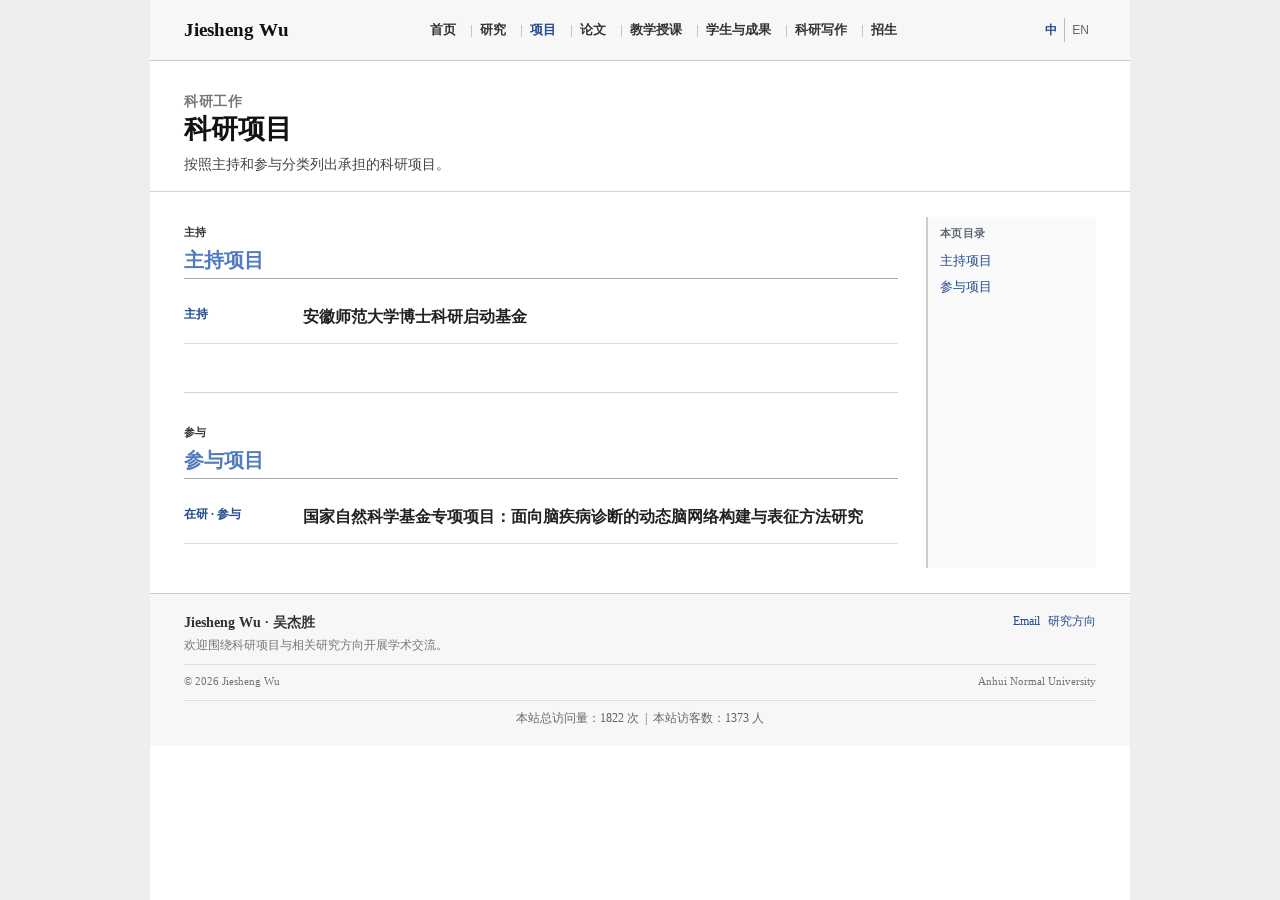
==== projects.html @ ac1aa87e "Add files via upload" ====
<!doctype html>
<html lang="zh-CN">
<head>
  <meta charset="utf-8">
  <meta name="viewport" content="width=device-width, initial-scale=1">
  <meta name="description" content="Research projects of Jiesheng Wu.">
  <meta name="theme-color" content="#0b2f53">
  <link rel="icon" href="./images/logo-ahnu.jpeg">
  <link rel="stylesheet" href="./assets/site.css">
  <title>Research Projects | Jiesheng Wu</title>
</head>
<body class="lang-zh">
  <a class="skip-link" href="#main"><span data-lang="zh">跳至正文</span><span data-lang="en">Skip to content</span></a>
  <header class="site-header">
    <div class="container nav-shell">
      <a class="brand" href="./index.html"><span class="brand-mark">JW</span><span class="brand-text">Jiesheng Wu</span></a>
      <nav class="site-nav" aria-label="Primary navigation">
        <a href="./index.html"><span data-lang="zh">首页</span><span data-lang="en">Home</span></a>
        <a href="./research.html"><span data-lang="zh">研究</span><span data-lang="en">Research</span></a>
        <a href="./projects.html" aria-current="page"><span data-lang="zh">项目</span><span data-lang="en">Projects</span></a>
        <a href="./publications.html"><span data-lang="zh">论文</span><span data-lang="en">Publications</span></a>
        <a href="./teaching.html"><span data-lang="zh">教学授课</span><span data-lang="en">Teaching</span></a>
        <a href="./students.html"><span data-lang="zh">学生与成果</span><span data-lang="en">Students</span></a>
        <a href="./writing.html"><span data-lang="zh">科研写作</span><span data-lang="en">Writing</span></a>
        <a href="./recruitment.html"><span data-lang="zh">招生</span><span data-lang="en">Join Us</span></a>
      </nav>
      <div class="nav-actions"><div class="language-switch" aria-label="Language switcher"><button type="button" data-set-language="zh" aria-pressed="true">中</button><button type="button" data-set-language="en" aria-pressed="false">EN</button></div><button class="menu-toggle" type="button" aria-label="Toggle navigation" aria-expanded="false"><span></span></button></div>
    </div>
  </header>

  <main id="main">
    <section class="page-hero"><div class="container"><p class="eyebrow"><span data-lang="zh">科研工作</span><span data-lang="en">Research activity</span></p><h1><span data-lang="zh">科研项目</span><span data-lang="en">Research projects</span></h1><p data-lang="zh">按照主持和参与分类列出承担的科研项目。</p><p data-lang="en">Research projects are listed by principal-investigator and participant roles.</p></div></section>

    <div class="page-main">
      <div class="container content-grid">
        <div>
          <section class="content-section" id="hosted">
            <p class="eyebrow"><span data-lang="zh">主持</span><span data-lang="en">Principal investigator</span></p>
            <h2><span data-lang="zh">主持项目</span><span data-lang="en">Projects led</span></h2>
            <div class="funding-list">
              <article class="funding-item">
                <span class="funding-role"><span data-lang="zh">主持</span><span data-lang="en">PI</span></span>
                <div><h3><span data-lang="zh">安徽师范大学博士科研启动基金</span><span data-lang="en">Anhui Normal University Doctoral Research Start-up Fund</span></h3></div>
              </article>
            </div>
          </section>

          <section class="content-section" id="participated">
            <p class="eyebrow"><span data-lang="zh">参与</span><span data-lang="en">Participant</span></p>
            <h2><span data-lang="zh">参与项目</span><span data-lang="en">Projects participated in</span></h2>
            <div class="funding-list">
              <article class="funding-item">
                <span class="funding-role"><span data-lang="zh">在研 · 参与</span><span data-lang="en">Ongoing · Participant</span></span>
                <div><h3><span data-lang="zh">国家自然科学基金专项项目：面向脑疾病诊断的动态脑网络构建与表征方法研究</span><span data-lang="en">National Natural Science Foundation of China Special Project: Dynamic Brain Network Construction and Representation for Brain Disease Diagnosis</span></h3></div>
              </article>
            </div>
          </section>
        </div>
        <aside class="side-nav"><span class="mini-label"><span data-lang="zh">本页目录</span><span data-lang="en">On this page</span></span><a href="#hosted"><span data-lang="zh">主持项目</span><span data-lang="en">Projects led</span></a><a href="#participated"><span data-lang="zh">参与项目</span><span data-lang="en">Participation</span></a></aside>
      </div>
    </div>
  </main>

  <footer class="site-footer"><div class="container"><div class="footer-grid"><div><p class="footer-name">Jiesheng Wu · 吴杰胜</p><p class="footer-copy"><span data-lang="zh">欢迎围绕科研项目与相关研究方向开展学术交流。</span><span data-lang="en">Academic discussions around research projects and related topics are welcome.</span></p></div><div class="footer-links"><a href="mailto:jasonwu@ahnu.edu.cn">Email</a><a href="./research.html"><span data-lang="zh">研究方向</span><span data-lang="en">Research</span></a></div></div><div class="footer-bottom"><span>© 2026 Jiesheng Wu</span><span>Anhui Normal University</span></div></div></footer>
  <script src="./assets/site.js"></script>
</body>
</html>
---- assets/site.css ----
@font-face {
  font-family: "Liberation Serif Local";
  src: url("./LiberationSerif-Regular.ttf") format("truetype");
  font-weight: 400;
  font-style: normal;
  font-display: swap;
}

@font-face {
  font-family: "Liberation Serif Local";
  src: url("./LiberationSerif-Bold.ttf") format("truetype");
  font-weight: 700;
  font-style: normal;
  font-display: swap;
}

:root {
  --blue: #224b8d;
  --blue-light: #527bbd;
  --ink: #202020;
  --muted: #5d6772;
  --line: #d5d5d5;
  --page: #ffffff;
  --canvas: #eeeeee;
  --notice: #fffbea;
  --max-width: 980px;
}

* { box-sizing: border-box; }

html {
  background: var(--canvas);
  scroll-behavior: smooth;
}

body {
  max-width: var(--max-width);
  min-height: 100vh;
  margin: 0 auto;
  color: var(--ink);
  background: var(--page);
  font-family: "Liberation Serif Local", Georgia, "Songti SC", "SimSun", serif;
  font-size: 15px;
  line-height: 1.55;
  -webkit-text-size-adjust: none;
}

body.lang-zh [data-lang="en"],
body.lang-en [data-lang="zh"] {
  display: none !important;
}

a {
  color: var(--blue);
  text-decoration: none;
}

a:hover {
  color: var(--blue-light);
  text-decoration: underline;
}

img { max-width: 100%; }

.container {
  width: 100%;
  margin: 0 auto;
  padding-right: 34px;
  padding-left: 34px;
}

.skip-link {
  position: absolute;
  left: -9999px;
}

.skip-link:focus {
  top: 8px;
  left: 8px;
  z-index: 999;
  padding: 6px 10px;
  color: white;
  background: var(--blue);
}

.site-header {
  background: #f7f7f7;
  border-bottom: 1px solid #cccccc;
}

.nav-shell {
  min-height: 60px;
  display: flex;
  align-items: center;
  gap: 16px;
}

.brand {
  flex: 0 0 auto;
  color: #111111;
  font-size: 19px;
  font-weight: 700;
}

.brand:hover {
  color: var(--blue);
  text-decoration: none;
}

.brand-mark { display: none; }

.site-nav {
  flex: 1;
  display: flex;
  justify-content: center;
  align-items: center;
  gap: 0;
}

.site-nav a {
  padding: 4px 7px;
  color: #333333;
  font-size: 13px;
  font-weight: 700;
  white-space: nowrap;
}

.site-nav a + a::before {
  margin-right: 7px;
  color: #aaaaaa;
  content: "|";
  font-weight: 400;
}

.site-nav a:hover,
.site-nav a[aria-current="page"] {
  color: var(--blue);
  text-decoration: none;
}

.nav-actions {
  flex: 0 0 auto;
  display: flex;
  align-items: center;
}

.language-switch {
  display: inline-flex;
  align-items: center;
  gap: 0;
  font-family: Arial, "Microsoft YaHei", sans-serif;
}

.language-switch::after {
  position: absolute;
  content: "";
}

.language-switch button {
  padding: 3px 7px;
  color: #666666;
  background: none;
  border: 0;
  cursor: pointer;
  font: inherit;
  font-size: 12px;
}

.language-switch button + button {
  border-left: 1px solid #bbbbbb;
}

.language-switch button.is-active {
  color: var(--blue);
  font-weight: 700;
}

.menu-toggle { display: none; }

main { display: block; }

.hero {
  padding: 32px 0 24px;
  border-bottom: 1px solid var(--line);
}

.hero::before { display: none; }

.hero-grid {
  display: grid;
  grid-template-columns: minmax(0, 1fr) 190px;
  align-items: start;
  gap: 32px;
}

.eyebrow,
.mini-label {
  display: block;
  margin: 0 0 6px;
  color: var(--muted);
  font-family: Arial, "Microsoft YaHei", sans-serif;
  font-size: 11px;
  font-weight: 700;
  letter-spacing: 0.04em;
  text-transform: uppercase;
}

.hero h1,
.page-hero h1 {
  margin: 0 0 9px;
  color: #111111;
  font-size: 31px;
  line-height: 1.2;
}

.hero h1 .cn-name {
  display: inline;
  margin-left: 8px;
  color: #333333;
  font-size: 0.75em;
  font-weight: 400;
  letter-spacing: 0;
}

.hero-role {
  margin: 0;
  font-size: 16px;
  font-weight: 700;
}

.hero-affiliation {
  margin: 2px 0 15px;
}

.hero-summary,
.hero-summary p {
  margin: 0 0 12px;
  color: #333333;
}

.hero-actions,
.social-links,
.link-row,
.paper-links,
.footer-links,
.filter-row {
  display: flex;
  flex-wrap: wrap;
  gap: 8px;
}

.hero-actions { margin-top: 12px; }

.button {
  display: inline-block;
  padding: 3px 8px;
  color: var(--blue);
  background: #f7f7f7;
  border: 1px solid #cccccc;
  border-radius: 0;
  font-size: 13px;
  font-weight: 400;
}

.button:hover {
  color: #ffffff;
  background: var(--blue);
  text-decoration: none;
}

.button-primary,
.button-ghost {
  color: var(--blue);
  background: #f7f7f7;
  box-shadow: none;
}

.portrait-wrap {
  position: relative;
  width: 180px;
  justify-self: end;
}

.portrait-wrap::before,
.portrait-note { display: none; }

.portrait {
  width: 180px;
  height: 235px;
  display: block;
  object-fit: cover;
  object-position: 50% 20%;
  border: 1px solid #bbbbbb;
  border-radius: 0;
  box-shadow: none;
}

.section,
.section-compact,
.page-main {
  padding: 25px 0;
}

.section + .section,
.content-section + .content-section {
  border-top: 1px solid var(--line);
}

.section-white,
.section-dark {
  color: var(--ink);
  background: white;
}

.section-heading {
  display: flex;
  align-items: baseline;
  justify-content: space-between;
  gap: 18px;
  margin-bottom: 12px;
}

.section-heading h2,
.content-section h2,
.section-dark .section-heading h2 {
  margin: 0;
  padding-bottom: 5px;
  color: var(--blue-light);
  border-bottom: 1px solid #aaaaaa;
  font-size: 20px;
  line-height: 1.25;
}

.section-heading > div {
  flex: 1;
}

.section-lead {
  margin: 7px 0 0;
  color: #444444;
}

.text-link {
  font-size: 13px;
  white-space: nowrap;
}

.text-link::after { content: " →"; }

.card-grid {
  display: block;
}

.card {
  padding: 10px 0;
  background: white;
  border: 0;
  border-bottom: 1px dotted #cccccc;
  border-radius: 0;
  box-shadow: none;
}

.card:last-child { border-bottom: 0; }

.card-number {
  display: inline-block;
  width: 28px;
  color: #888888;
  font-size: 12px;
}

.card h3 {
  display: inline;
  margin: 0;
  color: var(--blue);
  font-size: 16px;
}

.card p {
  margin: 3px 0 0 32px;
  color: #444444;
}

.news-layout {
  display: grid;
  grid-template-columns: minmax(0, 1fr) 245px;
  gap: 25px;
}

.timeline,
.topic-list,
.check-list,
.student-list,
.achievement-list {
  margin: 0;
  padding-left: 20px;
}

.timeline li {
  display: grid;
  grid-template-columns: 65px minmax(0, 1fr);
  gap: 8px;
  padding: 4px 0;
}

.timeline time {
  color: #666666;
  font-size: 13px;
  font-weight: 700;
}

.timeline p { margin: 0; }

.opening-card,
.recruit-hero-card {
  padding: 13px 15px;
  color: var(--ink);
  background: var(--notice);
  border: 1px solid #ddd5a7;
  border-left: 4px solid #c0a74b;
  border-radius: 0;
  box-shadow: none;
}

.opening-card h3,
.recruit-hero-card h2 {
  margin: 3px 0;
  color: #333333;
  font-size: 16px;
}

.opening-card p,
.recruit-hero-card p {
  margin: 6px 0 10px;
  color: #444444;
  font-size: 14px;
}

.opening-card .mini-label { color: #777056; }

.paper-list,
.publication-list {
  display: block;
}

.paper-card,
.section-white .paper-card,
.publication-list .paper-card {
  display: grid;
  grid-template-columns: 55px minmax(0, 1fr);
  gap: 10px;
  padding: 12px 0;
  background: white;
  border: 0;
  border-bottom: 1px solid #dddddd;
  border-radius: 0;
}

.publication-list .paper-card {
  grid-template-columns: 55px minmax(0, 1fr) 210px;
  align-items: start;
  gap: 14px;
}

.publication-list .paper-card > div:nth-child(2) { min-width: 0; }

.paper-visual {
  display: block;
  width: 210px;
  height: 132px;
  align-self: center;
  overflow: hidden;
  color: var(--blue);
  background: #f5f7f9;
  border: 1px solid #d5dbe1;
  text-decoration: none;
}

.paper-visual img {
  display: block;
  width: 100%;
  height: 100%;
  object-fit: cover;
  object-position: top center;
  transition: opacity 0.18s ease;
}

.paper-visual:hover img { opacity: 0.88; }

.paper-visual--placeholder {
  display: flex;
  flex-direction: column;
  align-items: center;
  justify-content: center;
  gap: 4px;
  text-align: center;
}

.paper-visual--placeholder strong { font-size: 16px; }
.paper-visual--placeholder small { color: #777777; font-size: 11px; }

.paper-year,
.section-white .paper-year,
.publication-list .paper-year {
  color: #777777;
  font-size: 14px;
  font-weight: 700;
}

.paper-title,
.section-white .paper-title,
.publication-list .paper-title {
  margin: 0;
  color: #111111;
  font-size: 15px;
  line-height: 1.35;
}

.paper-authors,
.paper-venue,
.section-white .paper-authors,
.section-white .paper-venue,
.publication-list .paper-authors,
.publication-list .paper-venue {
  margin: 2px 0 0;
  color: #444444;
  font-size: 13px;
}

.paper-venue { font-style: italic; }

.paper-rank {
  display: inline-block;
  margin: 4px 0 0;
  color: #c62828;
  font-size: 12px;
  font-weight: 700;
  line-height: 1.35;
}

.paper-links {
  display: flex;
  flex-wrap: wrap;
  gap: 3px 9px;
  margin-top: 5px;
}

.paper-links a,
.paper-links span,
.section-white .paper-links a,
.publication-list .paper-links a,
.section-white .paper-links span,
.publication-list .paper-links span {
  padding: 0;
  color: var(--blue);
  background: none;
  border: 0;
  font-size: 12px;
  font-weight: 700;
}

.paper-links a::before,
.paper-links span::before { content: "["; }
.paper-links a::after,
.paper-links span::after { content: "]"; }

.page-hero {
  padding: 25px 0 15px;
  color: var(--ink);
  background: white;
  border-bottom: 1px solid var(--line);
}

.page-hero .eyebrow { color: #777777; }

.page-hero h1 {
  color: #111111;
  font-size: 27px;
}

.page-hero p {
  max-width: none;
  margin: 5px 0 0;
  color: #444444;
  font-size: 14px;
}

.content-grid {
  display: grid;
  grid-template-columns: minmax(0, 1fr) 170px;
  gap: 28px;
}

.content-section {
  padding: 0 0 24px;
}

.content-section + .content-section {
  margin-top: 24px;
  padding-top: 24px;
}

.content-section h2 { font-size: 20px; }

.content-section h3,
.track-card h3,
.student-card h3 {
  margin: 16px 0 5px;
  color: var(--blue);
  font-size: 16px;
}

.content-section p { margin: 7px 0; color: #333333; }

.side-nav {
  position: sticky;
  top: 18px;
  padding: 8px 0 8px 12px;
  background: #fafafa;
  border: 0;
  border-left: 2px solid #cccccc;
  border-radius: 0;
}

.side-nav a {
  display: block;
  padding: 3px 0;
  color: var(--blue);
  font-size: 13px;
}

.topic-list,
.check-list {
  display: block;
  margin-top: 8px;
}

.topic-list li,
.check-list li {
  padding: 2px 0;
  color: #333333;
  background: none;
  border: 0;
  font-size: 14px;
}

.topic-list li::before,
.check-list li::before { display: none; }

.stats-strip {
  display: flex;
  gap: 0;
  margin-bottom: 18px;
  background: #f7f7f7;
  border: 1px solid #dddddd;
  border-radius: 0;
}

.stat {
  flex: 1;
  padding: 8px 12px;
  background: #f7f7f7;
  border-right: 1px solid #dddddd;
}

.stat:last-child { border-right: 0; }

.stat strong {
  display: block;
  color: #333333;
  font-size: 15px;
}

.stat span {
  display: block;
  color: #666666;
  font-size: 11px;
}

.filter-row { margin-bottom: 10px; }

.publication-note {
  margin: 0 0 12px;
  padding: 8px 10px;
  color: #555555;
  background: #fafafa;
  border-left: 3px solid #bbbbbb;
  font-size: 12px;
}

.filter-row button {
  padding: 2px 7px;
  color: var(--blue);
  background: white;
  border: 1px solid #bbbbbb;
  border-radius: 0;
  cursor: pointer;
  font: inherit;
  font-size: 12px;
}

.filter-row button.is-active,
.filter-row button:hover {
  color: white;
  background: var(--blue);
}

.publication-list .paper-card[hidden] { display: none; }

.project-list { display: block; }

.project-item {
  display: grid;
  grid-template-columns: 170px minmax(0, 1fr);
  gap: 16px;
  align-items: start;
  padding: 16px 0;
  border-bottom: 1px solid #dddddd;
}

.project-thumb {
  display: block;
  width: 170px;
  height: 106px;
  overflow: hidden;
  background: #f5f7f9;
  border: 1px solid #d5dbe1;
}

.project-thumb img {
  display: block;
  width: 100%;
  height: 100%;
  object-fit: cover;
  object-position: top center;
}

.project-item h2 {
  margin: 2px 0 4px;
  padding: 0;
  border: 0;
  color: #111111;
  font-size: 17px;
  line-height: 1.35;
}

.project-item p { margin: 4px 0; font-size: 13px; }

.project-meta {
  color: #777777;
  font-size: 12px;
  font-weight: 700;
}

.project-links { margin-top: 6px; }

.project-links a {
  margin-right: 10px;
  color: var(--blue);
  font-size: 12px;
  font-weight: 700;
}

.project-links a::before { content: "["; }
.project-links a::after { content: "]"; }

.funding-list { margin-top: 12px; }

.funding-item {
  display: grid;
  grid-template-columns: 105px minmax(0, 1fr);
  gap: 14px;
  align-items: start;
  padding: 14px 0;
  border-bottom: 1px solid #dddddd;
}

.funding-role {
  color: var(--blue);
  font-size: 12px;
  font-weight: 700;
}

.funding-item h3 {
  margin: 0;
  color: #222222;
  font-size: 16px;
  line-height: 1.5;
}

.course-list {
  display: grid;
  grid-template-columns: repeat(2, minmax(0, 1fr));
  gap: 0 24px;
  margin-top: 12px;
}

.course-list li {
  padding: 9px 0;
  color: #222222;
  border-bottom: 1px solid #dddddd;
  font-size: 15px;
}

.student-groups,
.track-grid,
.process-grid {
  display: block;
}

.student-card,
.track-card,
.process-step {
  padding: 10px 0;
  background: white;
  border: 0;
  border-bottom: 1px solid #dddddd;
  border-radius: 0;
}

.student-card h3,
.track-card h3 { margin-top: 2px; }

.student-list,
.achievement-list { margin-top: 5px; }

.student-list li { padding: 3px 0; }

.student-status { margin-top: 18px; }
.student-status + .student-status { margin-top: 24px; }

.student-status > h3 {
  margin: 0 0 6px;
  color: #333333;
  font-size: 18px;
}

.student-period {
  margin: 2px 0 5px;
  color: #666666;
  font-size: 13px;
}

.publication-priority {
  padding: 8px 12px;
  color: #222222;
  background: #f7f7f7;
  border-left: 3px solid var(--blue);
  font-size: 14px;
}

.group-open {
  color: red;
  font-weight: 700;
}

.year-block + .year-block { margin-top: 22px; }

.year-block > h3 {
  display: block;
  margin: 0 0 6px;
  color: #333333;
  font-size: 18px;
}

.year-block > h3::after { display: none; }

.year-role {
  display: inline-block;
  margin-left: 7px;
  padding: 2px 7px;
  color: #d9534f;
  background: #fff4f2;
  border: 1px solid #f1c5c1;
  border-radius: 3px;
  font-size: 14px;
  font-weight: 700;
}

.achievement-list {
  display: block;
  padding-left: 0;
  list-style: none;
}

.achievement-list li {
  display: grid;
  grid-template-columns: minmax(240px, 0.95fr) minmax(0, 1.15fr);
  gap: 18px;
  align-items: start;
  padding: 11px 0;
  background: white;
  border: 0;
  border-bottom: 1px solid #dddddd;
}

.achievement-list li > strong,
.achievement-list li > span {
  display: block;
  font-size: 14px;
  line-height: 1.5;
}

.achievement-list li > strong { color: #222222; }
.achievement-list li > span { color: #555555; }
.achievement-list li > span::before { display: none; }

.achievement-copy { min-width: 0; }

.achievement-copy > strong,
.achievement-copy > .achievement-detail {
  display: block;
  font-size: 14px;
  line-height: 1.5;
}

.achievement-copy > strong { color: #222222; }

.achievement-copy > .achievement-detail {
  margin-top: 3px;
  color: #555555;
}

.achievement-copy > .achievement-detail::before { display: none; }

.has-certificate,
.achievement-list li.has-certificate {
  display: grid;
  grid-template-columns: minmax(0, 1fr) 210px;
  gap: 16px;
  align-items: center;
  padding: 10px 0 !important;
}

.achievement-media {
  display: grid;
  grid-template-columns: repeat(auto-fit, minmax(90px, 1fr));
  gap: 8px;
  width: 210px;
  min-height: 132px;
  min-width: 0;
}

.achievement-media a {
  display: block;
  width: 100%;
  height: 132px;
  overflow: hidden;
  background: white;
  border: 1px solid #d5dbe1;
}

.achievement-media img {
  display: block;
  width: 100%;
  height: 100%;
  object-fit: contain;
}

.achievement-certificate-placeholder {
  display: flex;
  align-items: center;
  justify-content: center;
  width: 100%;
  height: 132px;
  padding: 10px;
  color: #777777;
  background: #f7f7f7;
  border: 1px dashed #c8cdd2;
  font-size: 12px;
  text-align: center;
}

.student-congrats {
  display: block;
  margin: 3px 0 0;
  color: #d9534f;
  font-weight: 700;
}

.highlight-red,
.highlight-blue,
.highlight-green { font-weight: 700; }

.highlight-red { color: red !important; }
.highlight-blue { color: blue !important; }
.highlight-green { color: green !important; }

.certificate-showcase {
  margin: 18px 0 24px;
  padding: 14px 0;
  border-top: 1px solid #dddddd;
  border-bottom: 1px solid #dddddd;
}

.certificate-heading h3 { margin: 0 0 4px; font-size: 17px; }
.certificate-heading p { margin: 0; color: #555555; font-size: 13px; }

.certificate-year { margin-top: 20px; }

.certificate-year h4 {
  margin: 0 0 10px;
  color: #333333;
  font-size: 18px;
}

.certificate-gallery {
  display: grid;
  grid-template-columns: repeat(3, minmax(0, 1fr));
  gap: 18px 14px;
}

.certificate-card { margin: 0; min-width: 0; }

.certificate-card__image,
.certificate-card__blank {
  display: grid;
  place-items: center;
  width: 100%;
  aspect-ratio: 4 / 3;
  overflow: hidden;
  background: white;
  border: 1px solid #d5dbe1;
}

.certificate-card__image img {
  display: block;
  width: 100%;
  height: 100%;
  object-fit: contain;
}

.certificate-card__blank {
  color: #888888;
  border-style: dashed;
  font-size: 13px;
  font-weight: 700;
}

.certificate-card figcaption { margin-top: 6px; line-height: 1.4; }
.certificate-card figcaption strong,
.certificate-card figcaption span { display: block; }
.certificate-card figcaption strong { color: #333333; font-size: 12px; }
.certificate-card figcaption > span { margin-top: 2px; color: #777777; font-size: 11px; }

.recruit-hero-card {
  display: flex;
  align-items: center;
  justify-content: space-between;
  gap: 20px;
  margin-bottom: 24px;
}

.recruit-hero-card h2 { border-bottom: 0; }

.check-list { margin-left: 0; }

.process-step {
  display: grid;
  grid-template-columns: 30px 110px minmax(0, 1fr);
  align-items: baseline;
  gap: 8px;
}

.process-step b {
  color: #777777;
  background: none;
  font-size: 12px;
}

.process-step strong { margin: 0; color: var(--blue); }
.process-step p { margin: 0; }

.quote-card {
  margin-top: 14px;
  padding: 10px 14px;
  color: #333333;
  background: var(--notice);
  border-left: 4px solid #c0a74b;
  border-radius: 0;
  font-size: 16px;
}

.site-footer {
  padding: 18px 0;
  color: #777777;
  background: #f7f7f7;
  border-top: 1px solid #cccccc;
}

.footer-grid {
  display: flex;
  justify-content: space-between;
  gap: 20px;
  padding: 0;
  border: 0;
}

.footer-name {
  margin: 0;
  color: #333333;
  font-size: 14px;
  font-weight: 700;
}

.footer-copy {
  margin: 2px 0 0;
  color: #777777;
  font-size: 12px;
}

.footer-links { justify-content: flex-end; }
.footer-links a { font-size: 12px; }

.footer-bottom {
  display: flex;
  justify-content: space-between;
  gap: 16px;
  margin-top: 10px;
  padding-top: 8px;
  border-top: 1px solid #dddddd;
  font-size: 11px;
}

.site-counts {
  margin-top: 10px;
  padding-top: 8px;
  color: #666666;
  border-top: 1px solid #dddddd;
  font-size: 12px;
  text-align: center;
}

@media (max-width: 760px) {
  body { width: 100%; font-size: 14px; }
  .container { padding-right: 18px; padding-left: 18px; }
  .nav-shell { flex-wrap: wrap; gap: 10px; padding-top: 10px; padding-bottom: 10px; }
  .brand { flex: 1; font-size: 19px; }
  .menu-toggle {
    width: 30px;
    height: 28px;
    display: inline-block;
    color: var(--blue);
    background: white;
    border: 1px solid #aaaaaa;
    cursor: pointer;
  }
  .menu-toggle span::before { content: "☰"; font-size: 18px; }
  .site-nav {
    order: 3;
    width: 100%;
    display: none;
    justify-content: flex-start;
    flex-wrap: wrap;
    padding-top: 8px;
    border-top: 1px solid #dddddd;
  }
  .site-nav.is-open { display: flex; }
  .site-nav a { padding: 3px 7px 3px 0; }
  .site-nav a + a::before { margin-right: 7px; }
  .hero-grid { grid-template-columns: minmax(0, 1fr) 125px; gap: 18px; }
  .portrait-wrap,
  .portrait { width: 125px; }
  .portrait { height: 165px; }
  .hero h1 { font-size: 25px; }
  .hero h1 .cn-name { display: block; margin: 3px 0 0; }
  .news-layout,
  .content-grid { grid-template-columns: 1fr; }
  .side-nav { display: none; }
  .opening-card { margin-top: 8px; }
  .stats-strip { display: grid; grid-template-columns: repeat(2, 1fr); }
  .stat { border-bottom: 1px solid #dddddd; }
  .paper-card,
  .section-white .paper-card,
  .publication-list .paper-card { grid-template-columns: 45px minmax(0, 1fr); }
  .publication-list .paper-card { gap: 10px; }
  .publication-list .paper-visual {
    grid-column: 2;
    width: min(100%, 300px);
    height: auto;
    aspect-ratio: 8 / 5;
    margin-top: 4px;
  }
  .project-item { grid-template-columns: 145px minmax(0, 1fr); }
  .project-thumb { width: 145px; height: 91px; }
  .certificate-gallery { grid-template-columns: repeat(2, minmax(0, 1fr)); }
  .recruit-hero-card { display: block; }
  .process-step { grid-template-columns: 25px 100px minmax(0, 1fr); }
  .footer-grid { display: block; }
  .footer-links { justify-content: flex-start; margin-top: 8px; }
}

@media (max-width: 640px) {
  .achievement-list li { grid-template-columns: 1fr; gap: 4px; }
  .has-certificate,
  .achievement-list li.has-certificate { grid-template-columns: 1fr; }
  .achievement-media { width: min(100%, 320px); }
  .page-hero h1 { font-size: 24px; }
  .paper-title,
  .project-item h2,
  .funding-item h3 { overflow-wrap: anywhere; }
}

@media (max-width: 480px) {
  .hero-grid { display: block; }
  .portrait-wrap { float: right; margin: 0 0 10px 15px; }
  .hero-grid::after { display: block; clear: both; content: ""; }
  .hero-summary { clear: none; }
  .timeline li { grid-template-columns: 55px minmax(0, 1fr); }
  .process-step { display: block; }
  .process-step b,
  .process-step strong { display: inline; margin-right: 5px; }
  .process-step p { margin-top: 3px; }
  .certificate-gallery { grid-template-columns: 1fr; }
  .project-item { display: block; }
  .project-thumb { width: min(100%, 300px); height: auto; aspect-ratio: 8 / 5; margin-bottom: 10px; }
  .course-list { grid-template-columns: 1fr; }
  .stats-strip { grid-template-columns: 1fr; }
  .footer-bottom { display: block; }
  .footer-bottom span { display: block; margin-top: 3px; }
}

@media print {
  html { background: white; }
  .site-header,
  .language-switch,
  .menu-toggle,
  .side-nav { display: none !important; }
  body { max-width: none; }
}
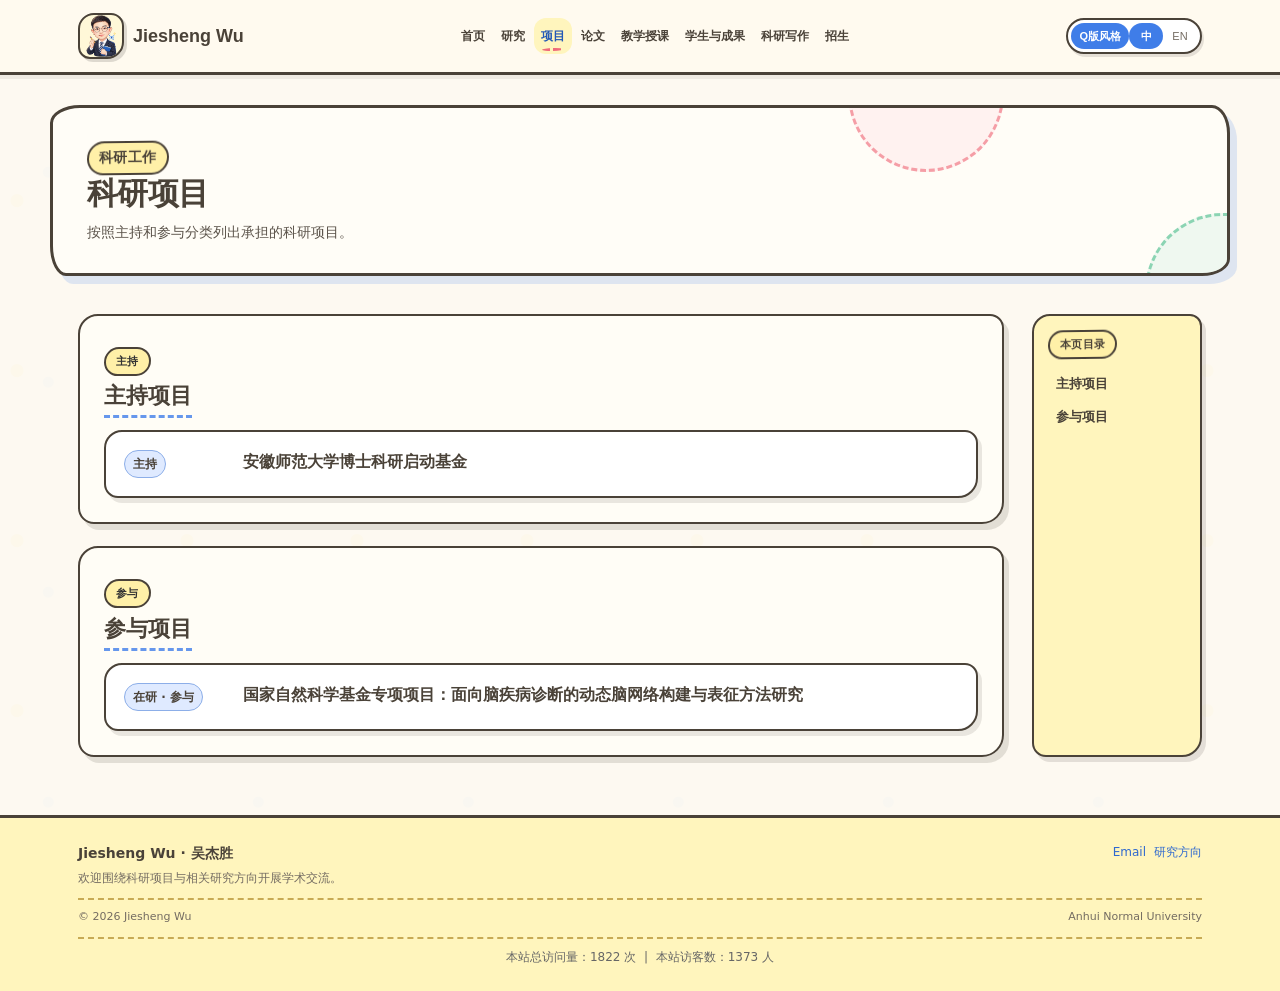
==== commit 70373840: "Add files via upload" ====
--- a/projects.html
+++ b/projects.html
@@ -7,6 +7,7 @@
   <meta name="theme-color" content="#0b2f53">
   <link rel="icon" href="./images/logo-ahnu.jpeg">
   <link rel="stylesheet" href="./assets/site.css">
+  <link rel="stylesheet" href="./assets/q-theme.css">
   <title>Research Projects | Jiesheng Wu</title>
 </head>
 <body class="lang-zh">
--- a/assets/site.css
+++ b/assets/site.css
@@ -854,27 +854,46 @@
   font-weight: 700;
 }
 
-.year-block + .year-block { margin-top: 22px; }
-
+/* 不同年份之间的分隔线 */
+.year-block + .year-block {
+  margin-top: 30px;
+  padding-top: 28px;
+  border-top: 3px solid #9fb3c8;
+}
+
+/* 年份标题 */
 .year-block > h3 {
-  display: block;
-  margin: 0 0 6px;
-  color: #333333;
-  font-size: 18px;
-}
-
-.year-block > h3::after { display: none; }
-
+  display: flex;
+  flex-wrap: wrap;
+  align-items: center;
+  gap: 8px;
+  margin: 0 0 14px;
+  padding: 8px 12px;
+  color: #174a75;
+  background: #eef5fb;
+  border-left: 5px solid #2f6f9f;
+  font-size: 22px;
+  font-weight: 800;
+  line-height: 1.4;
+}
+
+/* 关闭原来的标题装饰线 */
+.year-block > h3::after {
+  display: none;
+}
+
+/* 第一指导老师标签 */
 .year-role {
   display: inline-block;
-  margin-left: 7px;
-  padding: 2px 7px;
-  color: #d9534f;
+  margin-left: 2px;
+  padding: 3px 9px;
+  color: #c0392b;
   background: #fff4f2;
-  border: 1px solid #f1c5c1;
-  border-radius: 3px;
+  border: 1px solid #e5a7a0;
+  border-radius: 4px;
   font-size: 14px;
   font-weight: 700;
+  line-height: 1.4;
 }
 
 .achievement-list {
--- a/assets/q-theme.css
+++ b/assets/q-theme.css
@@ -0,0 +1,847 @@
+.brand-mascot,
+.hero-mascot { display: none; }
+
+.theme-toggle { white-space: nowrap; }
+
+/* Q-style visual refresh inspired by hand-drawn notebook interfaces. */
+@media screen {
+  :root {
+    --blue: #3f7de8;
+    --blue-light: #6697ec;
+    --ink: #4a4238;
+    --muted: #746c62;
+    --line: #c9bda9;
+    --page: #fffdf7;
+    --canvas: #f5ecd9;
+    --notice: #fff5bd;
+    --pink: #ef6b7a;
+    --yellow: #f2c14e;
+    --green: #4fbf8f;
+    --soft-blue: #dfeaff;
+    --soft-pink: #ffe1e5;
+    --soft-green: #dff4e9;
+    --paper-shadow: 5px 6px 0 rgba(74, 66, 56, 0.15);
+    --max-width: 1180px;
+  }
+
+  html {
+    background-color: var(--canvas);
+    background-image:
+      radial-gradient(circle at 10% 18%, rgba(242, 193, 78, 0.24) 0 6px, transparent 7px),
+      radial-gradient(circle at 86% 12%, rgba(239, 107, 122, 0.17) 0 8px, transparent 9px),
+      radial-gradient(circle at 92% 72%, rgba(79, 191, 143, 0.2) 0 7px, transparent 8px),
+      radial-gradient(circle at 23% 82%, rgba(63, 125, 232, 0.12) 0 5px, transparent 6px);
+    background-size: 170px 170px, 230px 230px, 190px 190px, 210px 210px;
+  }
+
+  body {
+    max-width: none;
+    color: var(--ink);
+    background: rgba(255, 253, 247, 0.82);
+    font-family: "PingFang SC", "Microsoft YaHei", "Segoe UI", system-ui, sans-serif;
+    font-size: 15px;
+    line-height: 1.7;
+  }
+
+  a {
+    color: #2f69cf;
+    text-decoration-thickness: 1.5px;
+    text-underline-offset: 3px;
+  }
+
+  a:hover { color: #d64f61; }
+
+  ::selection {
+    color: var(--ink);
+    background: #ffe58f;
+  }
+
+  .container {
+    max-width: var(--max-width);
+    padding-right: 28px;
+    padding-left: 28px;
+  }
+
+  .site-header {
+    position: sticky;
+    top: 0;
+    z-index: 100;
+    background: rgba(255, 250, 239, 0.93);
+    border-bottom: 3px solid var(--ink);
+    box-shadow: 0 4px 0 rgba(74, 66, 56, 0.08);
+    backdrop-filter: blur(12px);
+  }
+
+  .nav-shell {
+    min-height: 72px;
+    gap: 14px;
+  }
+
+  .brand {
+    display: inline-flex;
+    align-items: center;
+    gap: 9px;
+    color: var(--ink);
+    font-family: "Comic Sans MS", "Segoe UI", "Microsoft YaHei", sans-serif;
+    font-size: 18px;
+  }
+
+  .brand-mascot {
+    width: 46px;
+    height: 46px;
+    display: block;
+    flex: 0 0 auto;
+    object-fit: contain;
+    background: #fff8d8;
+    border: 2px solid var(--ink);
+    border-radius: 16px 13px 17px 12px;
+    box-shadow: 3px 3px 0 rgba(74, 66, 56, 0.18);
+    animation: mascot-bob 3.4s ease-in-out infinite;
+  }
+
+  .site-nav { gap: 2px; }
+
+  .site-nav a {
+    position: relative;
+    padding: 8px 7px;
+    color: var(--ink);
+    border-radius: 12px;
+    font-size: 12px;
+    transition: color 0.16s ease, background 0.16s ease, transform 0.16s ease;
+  }
+
+  .site-nav a + a::before { display: none; }
+
+  .site-nav a:hover {
+    color: #285fbf;
+    background: var(--soft-blue);
+    text-decoration: none;
+    transform: translateY(-1px) rotate(-1deg);
+  }
+
+  .site-nav a[aria-current="page"] {
+    color: #2459b6;
+    background: #fff5bd;
+  }
+
+  .site-nav a[aria-current="page"]::after {
+    position: absolute;
+    right: 8px;
+    bottom: 3px;
+    left: 8px;
+    height: 3px;
+    background: repeating-linear-gradient(90deg, var(--pink) 0 8px, transparent 8px 11px);
+    border-radius: 50%;
+    content: "";
+    transform: rotate(-1.5deg);
+  }
+
+  .language-switch {
+    padding: 3px;
+    background: white;
+    border: 2px solid var(--ink);
+    border-radius: 999px;
+    box-shadow: 2px 3px 0 rgba(74, 66, 56, 0.14);
+  }
+
+  .language-switch button {
+    min-width: 34px;
+    padding: 4px 8px;
+    color: var(--muted);
+    border: 0;
+    border-radius: 999px;
+    font-size: 11px;
+  }
+
+  .language-switch button + button { border-left: 0; }
+
+  .language-switch button.is-active {
+    color: white;
+    background: var(--blue);
+  }
+
+  .hero {
+    position: relative;
+    padding: 38px 0 30px;
+    border-bottom: 0;
+  }
+
+  .hero-grid {
+    position: relative;
+    grid-template-columns: minmax(0, 1fr) 220px;
+    gap: 40px;
+    padding: 38px 42px;
+    overflow: hidden;
+    background: rgba(255, 253, 247, 0.95);
+    border: 3px solid var(--ink);
+    border-radius: 36px 18px 34px 20px / 20px 36px 18px 34px;
+    box-shadow: 8px 9px 0 rgba(63, 125, 232, 0.2);
+  }
+
+  .hero-grid::before,
+  .hero-grid::after,
+  .page-hero .container::before,
+  .page-hero .container::after {
+    position: absolute;
+    z-index: 0;
+    width: 150px;
+    height: 150px;
+    border: 3px dashed rgba(242, 193, 78, 0.7);
+    border-radius: 50%;
+    content: "";
+    pointer-events: none;
+  }
+
+  .hero-grid::before {
+    top: -82px;
+    left: 38%;
+    background: rgba(255, 238, 170, 0.27);
+  }
+
+  .hero-grid::after {
+    right: -62px;
+    bottom: -76px;
+    border-color: rgba(79, 191, 143, 0.68);
+    background: rgba(201, 240, 222, 0.32);
+  }
+
+  .hero-grid > * { position: relative; z-index: 1; }
+
+  .eyebrow,
+  .mini-label {
+    width: fit-content;
+    margin-bottom: 10px;
+    padding: 3px 10px;
+    color: var(--ink);
+    background: #fff0a8;
+    border: 2px solid var(--ink);
+    border-radius: 999px 920px 999px 900px;
+    font-family: "PingFang SC", "Microsoft YaHei", sans-serif;
+    font-size: 11px;
+    letter-spacing: 0.03em;
+    text-transform: none;
+    transform: rotate(-0.7deg);
+  }
+
+  .hero h1,
+  .page-hero h1 {
+    color: var(--ink);
+    font-family: "Comic Sans MS", "PingFang SC", "Microsoft YaHei", sans-serif;
+    font-weight: 800;
+    letter-spacing: -0.02em;
+  }
+
+  .hero h1 { font-size: clamp(32px, 4vw, 46px); }
+
+  .hero h1 .cn-name {
+    color: #2f69cf;
+    font-weight: 800;
+  }
+
+  .hero-role { color: #4b443b; font-size: 17px; }
+
+  .hero-summary,
+  .hero-summary p { color: #554e45; }
+
+  .button,
+  .filter-row button {
+    padding: 7px 14px;
+    color: var(--ink);
+    background: white;
+    border: 2px solid var(--ink);
+    border-radius: 999px 940px 999px 930px;
+    box-shadow: 3px 4px 0 rgba(74, 66, 56, 0.17);
+    font-size: 12px;
+    font-weight: 800;
+    transition: transform 0.16s ease, box-shadow 0.16s ease, background 0.16s ease;
+  }
+
+  .button:hover,
+  .filter-row button:hover,
+  .filter-row button.is-active {
+    color: var(--ink);
+    background: #fff0a8;
+    border-color: var(--ink);
+    box-shadow: 1px 2px 0 rgba(74, 66, 56, 0.18);
+    text-decoration: none;
+    transform: translate(2px, 2px);
+  }
+
+  .button-primary {
+    color: white;
+    background: var(--blue);
+  }
+
+  .button-primary:hover { color: var(--ink); background: #a9c6ff; }
+
+  .portrait-wrap { width: 205px; }
+
+  .portrait {
+    width: 205px;
+    height: 270px;
+    border: 3px solid var(--ink);
+    border-radius: 28px 16px 30px 20px / 20px 32px 18px 28px;
+    box-shadow: 7px 8px 0 rgba(239, 107, 122, 0.25);
+    transform: rotate(1.2deg);
+  }
+
+  .hero-mascot {
+    position: absolute;
+    right: -54px;
+    bottom: -30px;
+    z-index: 3;
+    width: 122px;
+    height: auto;
+    display: block;
+    filter: drop-shadow(3px 4px 0 rgba(74, 66, 56, 0.17));
+    pointer-events: none;
+    animation: mascot-bob 3.4s ease-in-out infinite;
+  }
+
+  .section,
+  .section-compact,
+  .page-main { padding: 30px 0; }
+
+  .section + .section,
+  .content-section + .content-section { border-top: 0; }
+
+  .section-white,
+  .section-dark { background: transparent; }
+
+  .section-heading { margin-bottom: 18px; }
+
+  .section-heading h2,
+  .content-section h2,
+  .section-dark .section-heading h2 {
+    width: fit-content;
+    padding-bottom: 5px;
+    color: var(--ink);
+    border-bottom: 3px dashed var(--blue-light);
+    font-size: 22px;
+  }
+
+  .section-lead { color: var(--muted); }
+
+  .text-link {
+    padding: 5px 10px;
+    color: #285fbf;
+    background: var(--soft-blue);
+    border-radius: 999px;
+    font-weight: 700;
+  }
+
+  .card-grid {
+    display: grid;
+    grid-template-columns: repeat(3, minmax(0, 1fr));
+    gap: 18px;
+  }
+
+  .card {
+    padding: 22px;
+    background: white;
+    border: 2px solid var(--ink);
+    border-radius: 20px 13px 22px 15px / 15px 22px 14px 20px;
+    box-shadow: var(--paper-shadow);
+    transition: transform 0.18s ease, box-shadow 0.18s ease;
+  }
+
+  .card:nth-child(odd) { transform: rotate(-0.45deg); }
+  .card:nth-child(even) { transform: rotate(0.45deg); }
+
+  .card:hover {
+    box-shadow: 3px 4px 0 rgba(74, 66, 56, 0.17);
+    transform: translateY(-3px) rotate(0);
+  }
+
+  .card-number {
+    width: auto;
+    margin-right: 5px;
+    padding: 2px 7px;
+    color: var(--ink);
+    background: #fff0a8;
+    border: 1.5px solid var(--ink);
+    border-radius: 50%;
+    font-weight: 800;
+  }
+
+  .card h3 { color: #285fbf; }
+  .card p { margin: 10px 0 0; color: #5f574e; }
+
+  .news-layout { gap: 22px; }
+
+  .timeline {
+    padding: 16px 20px;
+    background: white;
+    border: 2px solid var(--ink);
+    border-radius: 20px 14px 22px 16px;
+    box-shadow: var(--paper-shadow);
+    list-style: none;
+  }
+
+  .timeline li {
+    padding: 10px 2px;
+    border-bottom: 2px dashed #ded3c3;
+  }
+
+  .timeline li:last-child { border-bottom: 0; }
+
+  .timeline time {
+    width: fit-content;
+    height: fit-content;
+    padding: 2px 7px;
+    color: var(--ink);
+    background: var(--soft-blue);
+    border: 1.5px solid var(--ink);
+    border-radius: 999px;
+  }
+
+  .opening-card,
+  .recruit-hero-card {
+    padding: 20px;
+    background: #fff5bd;
+    border: 2px solid var(--ink);
+    border-radius: 24px 14px 22px 16px / 16px 23px 15px 22px;
+    box-shadow: 5px 6px 0 rgba(242, 193, 78, 0.35);
+  }
+
+  .opening-card .mini-label,
+  .recruit-hero-card .mini-label {
+    color: white;
+    background: var(--pink);
+  }
+
+  .paper-list,
+  .publication-list { display: grid; gap: 16px; }
+
+  .paper-card,
+  .section-white .paper-card,
+  .publication-list .paper-card {
+    padding: 18px;
+    background: white;
+    border: 2px solid var(--ink);
+    border-radius: 18px 13px 20px 15px;
+    box-shadow: 4px 5px 0 rgba(74, 66, 56, 0.12);
+    transition: transform 0.18s ease, box-shadow 0.18s ease;
+  }
+
+  .paper-card:hover {
+    box-shadow: 2px 3px 0 rgba(74, 66, 56, 0.15);
+    transform: translateY(-2px);
+  }
+
+  .paper-year,
+  .section-white .paper-year,
+  .publication-list .paper-year {
+    width: fit-content;
+    height: fit-content;
+    padding: 3px 8px;
+    color: var(--ink);
+    background: #fff0a8;
+    border: 1.5px solid var(--ink);
+    border-radius: 999px;
+  }
+
+  .paper-title,
+  .section-white .paper-title,
+  .publication-list .paper-title { color: var(--ink); font-size: 16px; }
+
+  .paper-authors,
+  .paper-venue,
+  .section-white .paper-authors,
+  .section-white .paper-venue,
+  .publication-list .paper-authors,
+  .publication-list .paper-venue { color: #5d554b; }
+
+  .paper-rank {
+    width: fit-content;
+    padding: 2px 8px;
+    color: #b63f50;
+    background: var(--soft-pink);
+    border: 1.5px solid #b63f50;
+    border-radius: 999px;
+  }
+
+  .paper-links a,
+  .paper-links span,
+  .section-white .paper-links a,
+  .publication-list .paper-links a,
+  .section-white .paper-links span,
+  .publication-list .paper-links span {
+    padding: 2px 7px;
+    color: #285fbf;
+    background: var(--soft-blue);
+    border: 1px solid #8caee8;
+    border-radius: 999px;
+  }
+
+  .paper-links a::before,
+  .paper-links span::before,
+  .paper-links a::after,
+  .paper-links span::after { content: none; }
+
+  .paper-visual {
+    border: 2px solid var(--ink);
+    border-radius: 14px 10px 16px 11px;
+    box-shadow: 3px 3px 0 rgba(74, 66, 56, 0.13);
+  }
+
+  .page-hero {
+    position: relative;
+    padding: 30px 0 8px;
+    background: transparent;
+    border-bottom: 0;
+  }
+
+  .page-hero .container {
+    position: relative;
+    padding: 28px 34px;
+    overflow: hidden;
+    background: #fffdf7;
+    border: 3px solid var(--ink);
+    border-radius: 30px 18px 28px 16px / 18px 28px 17px 30px;
+    box-shadow: 7px 8px 0 rgba(63, 125, 232, 0.16);
+  }
+
+  .page-hero .container::before {
+    top: -92px;
+    right: 19%;
+    background: rgba(255, 225, 229, 0.4);
+    border-color: rgba(239, 107, 122, 0.62);
+  }
+
+  .page-hero .container::after {
+    right: -74px;
+    bottom: -96px;
+    background: rgba(223, 244, 233, 0.5);
+    border-color: rgba(79, 191, 143, 0.62);
+  }
+
+  .page-hero .container > * { position: relative; z-index: 1; }
+  .page-hero .eyebrow { color: var(--ink); }
+  .page-hero h1 { font-size: 31px; }
+  .page-hero p { color: #5b534a; }
+
+  .content-section {
+    padding: 24px;
+    background: rgba(255, 253, 247, 0.96);
+    border: 2px solid var(--ink);
+    border-radius: 20px 14px 22px 16px;
+    box-shadow: var(--paper-shadow);
+  }
+
+  .content-section + .content-section {
+    margin-top: 22px;
+    padding-top: 24px;
+    border-top: 2px solid var(--ink);
+  }
+
+  .content-section h3,
+  .track-card h3,
+  .student-card h3 { color: #285fbf; }
+
+  .side-nav {
+    top: 92px;
+    padding: 14px;
+    background: #fff5bd;
+    border: 2px solid var(--ink);
+    border-radius: 18px 12px 20px 14px;
+    box-shadow: 4px 5px 0 rgba(74, 66, 56, 0.14);
+  }
+
+  .side-nav a {
+    padding: 5px 8px;
+    color: var(--ink);
+    border-radius: 9px;
+    font-weight: 700;
+  }
+
+  .side-nav a:hover { background: rgba(255, 255, 255, 0.66); text-decoration: none; }
+
+  .topic-list li,
+  .check-list li {
+    margin: 7px 0;
+    padding: 9px 12px;
+    color: var(--ink);
+    background: var(--soft-green);
+    border: 1.5px dashed #629b7e;
+    border-radius: 12px;
+  }
+
+  .stats-strip {
+    gap: 8px;
+    padding: 8px;
+    background: #fff5bd;
+    border: 2px solid var(--ink);
+    border-radius: 18px;
+    box-shadow: var(--paper-shadow);
+  }
+
+  .stat {
+    padding: 10px 13px;
+    background: white;
+    border: 1.5px solid var(--ink);
+    border-radius: 12px;
+  }
+
+  .stat:last-child { border-right: 1.5px solid var(--ink); }
+  .stat strong { color: var(--ink); }
+
+  .publication-note,
+  .publication-priority,
+  .quote-card {
+    padding: 12px 15px;
+    color: var(--ink);
+    background: #fff5bd;
+    border: 2px dashed #a98924;
+    border-left: 5px solid var(--yellow);
+    border-radius: 12px;
+  }
+
+  .project-list,
+  .funding-list { display: grid; gap: 16px; }
+
+  .project-item,
+  .funding-item {
+    padding: 18px;
+    background: white;
+    border: 2px solid var(--ink);
+    border-radius: 18px 13px 20px 14px;
+    box-shadow: 4px 5px 0 rgba(74, 66, 56, 0.12);
+  }
+
+  .project-thumb {
+    border: 2px solid var(--ink);
+    border-radius: 12px;
+  }
+
+  .project-item h2,
+  .funding-item h3 { color: var(--ink); }
+
+  .funding-role,
+  .project-meta {
+    width: fit-content;
+    padding: 3px 8px;
+    color: var(--ink);
+    background: var(--soft-blue);
+    border: 1px solid #8caee8;
+    border-radius: 999px;
+  }
+
+  .course-list { gap: 12px; }
+
+  .course-list li {
+    padding: 12px 14px;
+    background: white;
+    border: 2px solid var(--ink);
+    border-radius: 14px;
+    box-shadow: 3px 4px 0 rgba(74, 66, 56, 0.11);
+  }
+
+  .student-groups,
+  .track-grid,
+  .process-grid { display: grid; gap: 14px; }
+
+  .student-card,
+  .track-card,
+  .process-step {
+    padding: 17px;
+    background: white;
+    border: 2px solid var(--ink);
+    border-radius: 18px 12px 20px 14px;
+    box-shadow: 4px 5px 0 rgba(74, 66, 56, 0.11);
+  }
+
+  .student-status > h3 {
+    width: fit-content;
+    padding: 5px 12px;
+    color: var(--ink);
+    background: var(--soft-blue);
+    border: 2px solid var(--ink);
+    border-radius: 999px;
+  }
+
+  .year-block {
+    padding-top: 14px;
+    border-top: 4px dashed #ab9d89;
+  }
+
+  .year-block:first-child { padding-top: 0; border-top: 0; }
+
+  .year-block + .year-block {
+    margin-top: 30px;
+    padding-top: 26px;
+  }
+
+  .year-block > h3 {
+    width: fit-content;
+    padding: 6px 13px;
+    color: white;
+    background: var(--blue);
+    border: 2px solid var(--ink);
+    border-radius: 999px 920px 999px 900px;
+    box-shadow: 3px 4px 0 rgba(74, 66, 56, 0.16);
+  }
+
+  .year-role {
+    margin-left: 9px;
+    padding: 4px 10px;
+    color: white;
+    background: var(--pink);
+    border: 2px solid var(--ink);
+    border-radius: 999px;
+    box-shadow: 2px 3px 0 rgba(74, 66, 56, 0.14);
+    font-size: 14px;
+  }
+
+  .achievement-list { display: grid; gap: 14px; }
+
+  .achievement-list li,
+  .has-certificate,
+  .achievement-list li.has-certificate {
+    padding: 15px !important;
+    background: white;
+    border: 2px solid var(--ink);
+    border-radius: 18px 12px 20px 14px;
+    box-shadow: 4px 5px 0 rgba(74, 66, 56, 0.11);
+  }
+
+  .achievement-media a,
+  .achievement-certificate-placeholder {
+    border: 2px solid var(--ink);
+    border-radius: 11px;
+  }
+
+  .achievement-certificate-placeholder {
+    color: var(--muted);
+    background: repeating-linear-gradient(135deg, #fffdf7 0 12px, #f4ecdc 12px 24px);
+    border-style: dashed;
+  }
+
+  .student-congrats {
+    width: fit-content;
+    padding: 2px 8px;
+    color: #c73e52;
+    background: var(--soft-pink);
+    border-radius: 999px;
+  }
+
+  .certificate-showcase {
+    padding: 18px;
+    background: white;
+    border: 2px solid var(--ink);
+    border-radius: 18px;
+  }
+
+  .certificate-card__image,
+  .certificate-card__blank {
+    border: 2px solid var(--ink);
+    border-radius: 14px;
+    box-shadow: 3px 4px 0 rgba(74, 66, 56, 0.1);
+  }
+
+  .process-step b {
+    width: 30px;
+    height: 30px;
+    display: grid;
+    place-items: center;
+    color: white;
+    background: var(--pink);
+    border: 1.5px solid var(--ink);
+    border-radius: 50%;
+  }
+
+  .site-footer {
+    margin-top: 28px;
+    padding: 24px 0;
+    color: var(--muted);
+    background: #fff5bd;
+    border-top: 3px solid var(--ink);
+  }
+
+  .footer-name { color: var(--ink); }
+  .footer-copy { color: var(--muted); }
+
+  .footer-bottom,
+  .site-counts { border-top: 2px dashed #c7aa54; }
+
+  .menu-toggle {
+    color: var(--ink);
+    background: white;
+    border: 2px solid var(--ink);
+    border-radius: 10px;
+    box-shadow: 2px 3px 0 rgba(74, 66, 56, 0.15);
+  }
+
+  @keyframes mascot-bob {
+    0%, 100% { transform: translateY(0) rotate(-1deg); }
+    50% { transform: translateY(-4px) rotate(1deg); }
+  }
+}
+
+@media screen and (max-width: 980px) {
+  .site-nav a { padding-right: 5px; padding-left: 5px; font-size: 11px; }
+  .brand-text { display: none; }
+}
+
+@media screen and (max-width: 760px) {
+  .container { padding-right: 18px; padding-left: 18px; }
+
+  .nav-shell { padding-top: 8px; padding-bottom: 8px; }
+  .brand-text { display: inline; }
+
+  .site-nav {
+    padding: 12px;
+    background: white;
+    border: 2px solid var(--ink);
+    border-radius: 14px;
+    box-shadow: 4px 5px 0 rgba(74, 66, 56, 0.13);
+  }
+
+  .site-nav a { padding: 7px 9px; font-size: 12px; }
+
+  .hero-grid {
+    grid-template-columns: minmax(0, 1fr) 150px;
+    gap: 24px;
+    padding: 28px 24px;
+  }
+
+  .portrait-wrap,
+  .portrait { width: 145px; }
+  .portrait { height: 194px; }
+  .hero-mascot { right: -24px; bottom: -22px; width: 88px; }
+  .card-grid { grid-template-columns: 1fr; }
+
+  .content-section,
+  .page-hero .container { padding: 22px; }
+
+  .stats-strip { gap: 6px; }
+  .stat { border: 1.5px solid var(--ink); }
+}
+
+@media screen and (max-width: 480px) {
+  .hero-grid { padding: 24px 20px; }
+
+  .portrait-wrap {
+    margin: 5px 0 18px 18px;
+  }
+
+  .hero h1 { font-size: 31px; }
+  .hero-mascot { right: -18px; bottom: -20px; width: 78px; }
+
+  .publication-list .paper-visual,
+  .achievement-media,
+  .project-thumb { width: 100%; }
+
+  .page-hero { padding-top: 20px; }
+  .page-hero h1 { font-size: 27px; }
+}
+
+@media (prefers-reduced-motion: reduce) {
+  *, *::before, *::after {
+    scroll-behavior: auto !important;
+    animation-duration: 0.01ms !important;
+    animation-iteration-count: 1 !important;
+    transition-duration: 0.01ms !important;
+  }
+}
+
